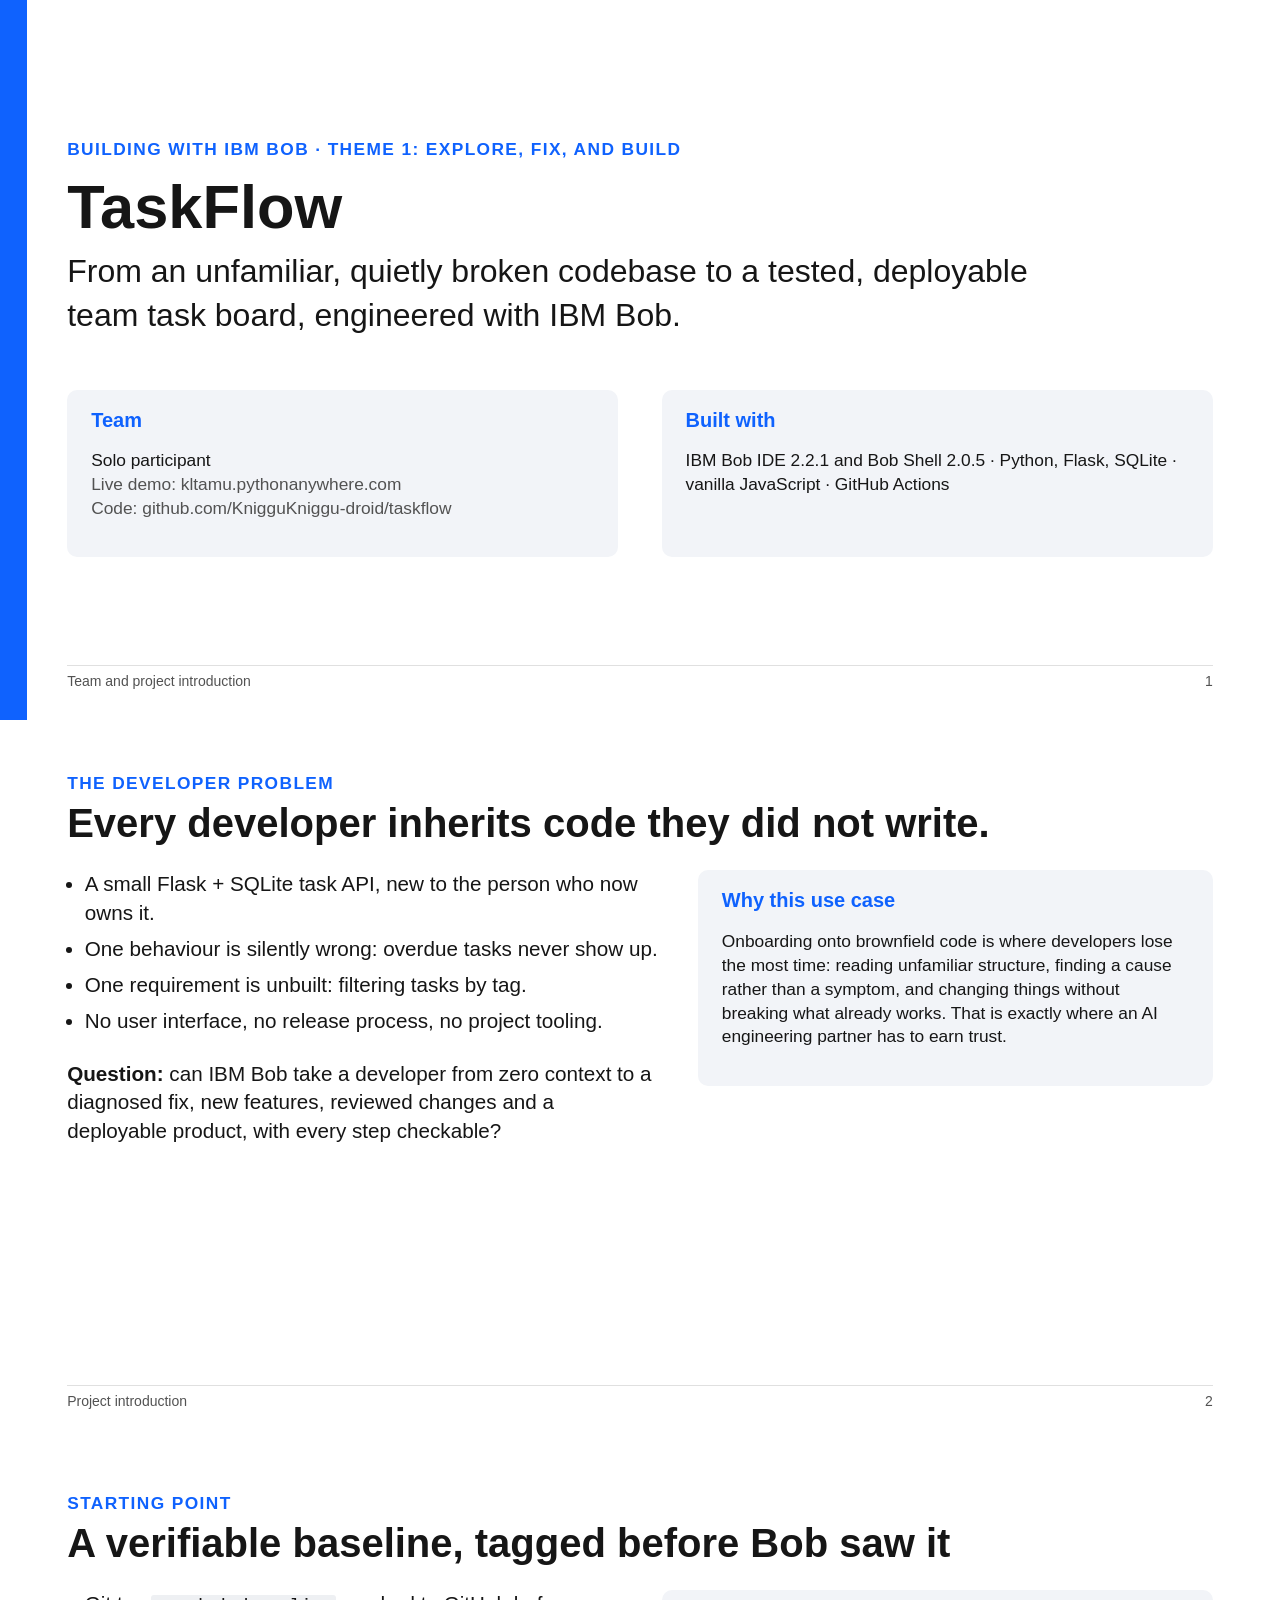
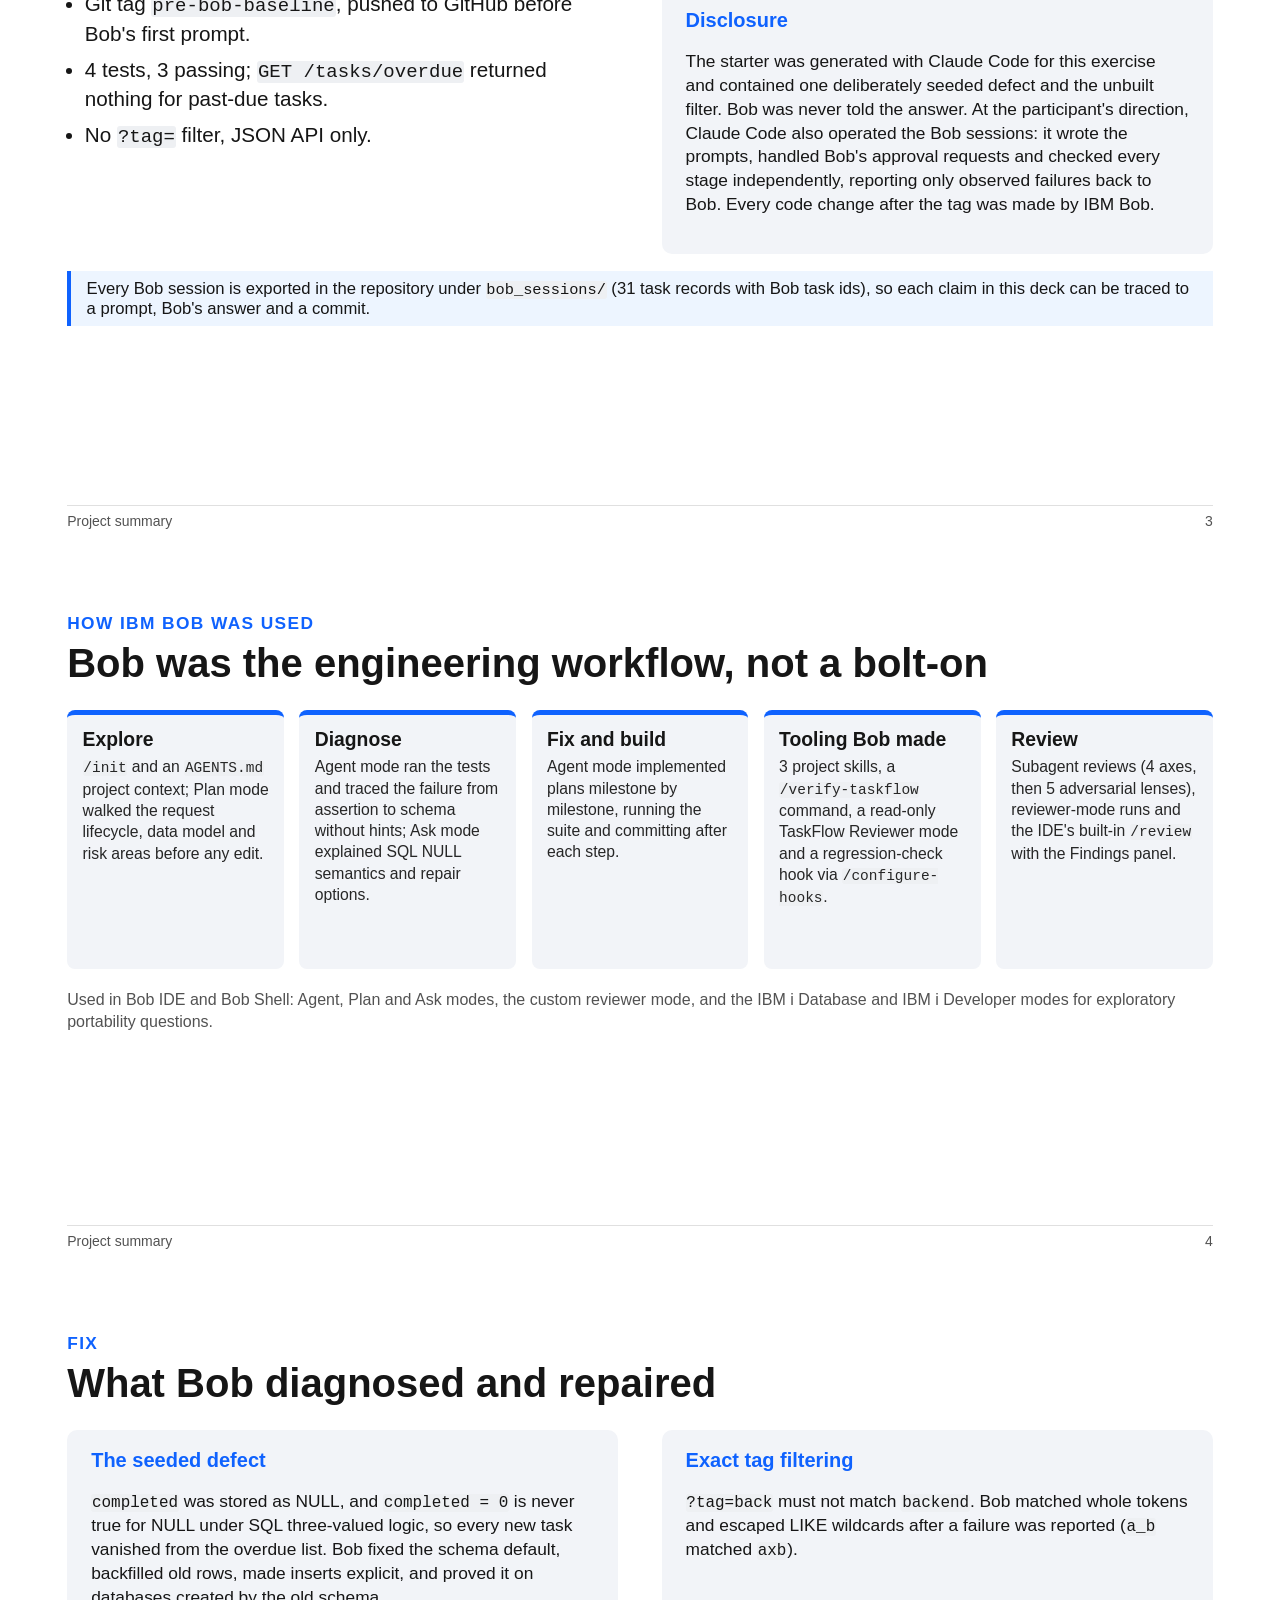
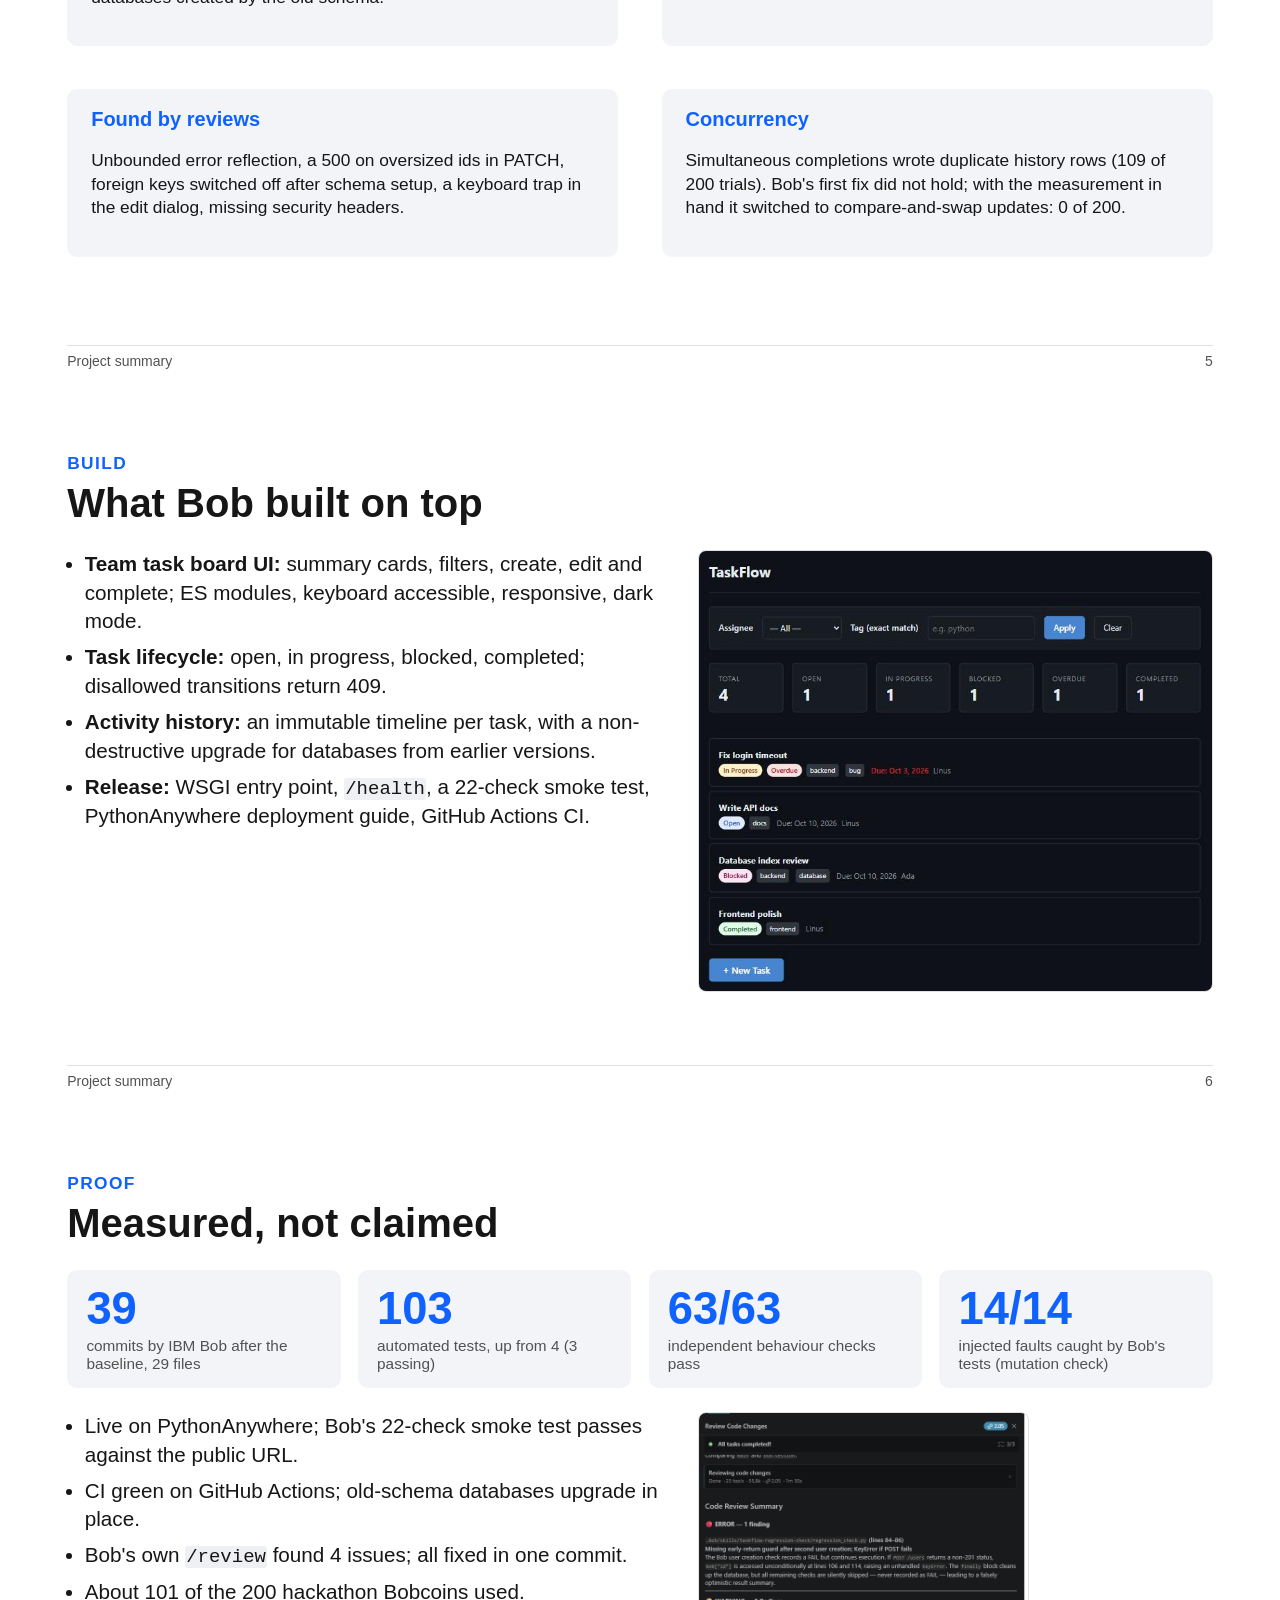
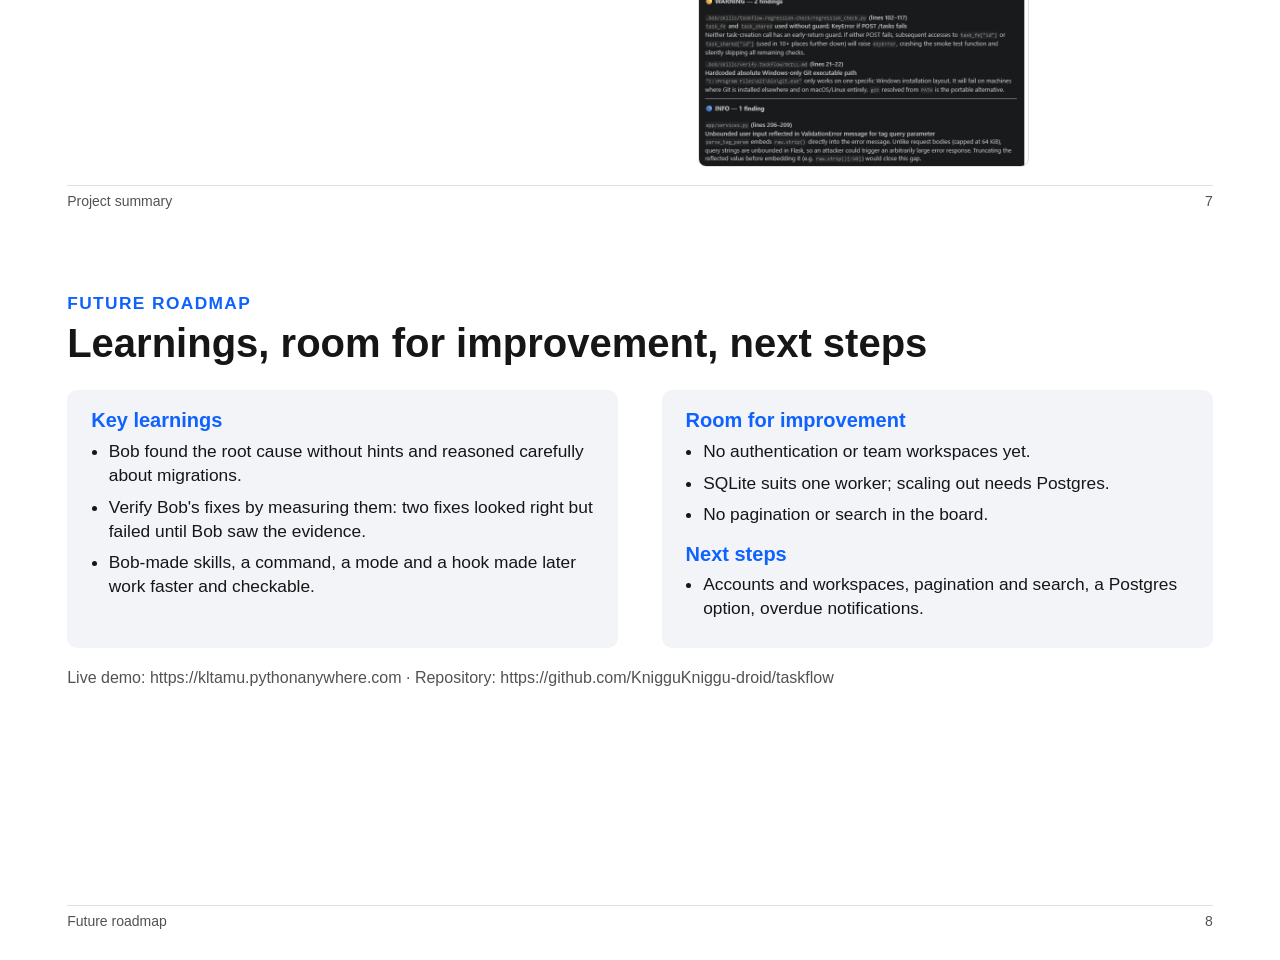
==== docs/deck/deck.html @ c26ae33f "Add the pitch deck (PDF and its HTML source) docs/TaskFlow-pitch-deck.pdf is printed from docs/deck/" ====
<!doctype html>
<html lang="en">
<head>
<meta charset="utf-8">
<title>TaskFlow pitch deck</title>
<style>
  @page { size: 13.333in 7.5in; margin: 0; }
  :root { --blue: #0f62fe; --ink: #161616; --muted: #525252; --line: #e0e0e0; --soft: #f2f4f8; }
  * { box-sizing: border-box; }
  html, body { margin: 0; padding: 0; background: #fff; color: var(--ink);
    font-family: "Segoe UI", "IBM Plex Sans", Arial, sans-serif; -webkit-print-color-adjust: exact; print-color-adjust: exact; }
  .slide { width: 13.333in; height: 7.5in; padding: 0.55in 0.7in; position: relative; page-break-after: always; overflow: hidden; }
  .slide:last-child { page-break-after: auto; }
  .kicker { color: var(--blue); font-weight: 600; letter-spacing: 0.08em; text-transform: uppercase; font-size: 13pt; }
  h1 { font-size: 46pt; margin: 0.15in 0 0.1in; line-height: 1.05; }
  h2 { font-size: 30pt; margin: 0.08in 0 0.25in; line-height: 1.12; }
  p, li { font-size: 15.5pt; line-height: 1.38; }
  ul { margin: 0; padding-left: 1.1em; }
  li { margin-bottom: 0.08in; }
  .muted { color: var(--muted); }
  .small { font-size: 12pt; }
  .foot { position: absolute; left: 0.7in; right: 0.7in; bottom: 0.32in; display: flex; justify-content: space-between;
    color: var(--muted); font-size: 10.5pt; border-top: 1px solid var(--line); padding-top: 0.08in; }
  .cols { display: grid; grid-template-columns: 1fr 1fr; gap: 0.45in; }
  .cols-60 { display: grid; grid-template-columns: 1.15fr 1fr; gap: 0.4in; align-items: start; }
  .card { background: var(--soft); border-radius: 10px; padding: 0.2in 0.25in; }
  .card h3 { margin: 0 0 0.08in; font-size: 15pt; color: var(--blue); }
  .card p, .card li { font-size: 13pt; }
  .flow { display: grid; grid-template-columns: repeat(5, 1fr); gap: 0.16in; margin-top: 0.1in; }
  .step { background: var(--soft); border-top: 5px solid var(--blue); border-radius: 8px; padding: 0.14in 0.16in; min-height: 2.7in; }
  .step b { display: block; font-size: 14.5pt; margin-bottom: 0.06in; }
  .step span { font-size: 11.8pt; line-height: 1.35; display: block; color: #262626; }
  .stats { display: grid; grid-template-columns: repeat(4, 1fr); gap: 0.18in; }
  .stat { background: var(--soft); border-radius: 10px; padding: 0.16in 0.2in; }
  .stat .n { font-size: 34pt; font-weight: 700; color: var(--blue); line-height: 1; }
  .stat .l { font-size: 11.5pt; color: var(--muted); margin-top: 0.06in; }
  img.shot { width: 100%; border: 1px solid var(--line); border-radius: 8px; }
  .note { border-left: 4px solid var(--blue); padding: 0.08in 0.16in; background: #edf5ff; font-size: 12.5pt; margin-top: 0.18in; }
  .title-band { position: absolute; left: 0; top: 0; bottom: 0; width: 0.28in; background: var(--blue); }
  code { font-family: Consolas, "IBM Plex Mono", monospace; font-size: 0.92em; background: #eef0f3; padding: 0 0.05em; border-radius: 3px; }
</style>
</head>
<body>

<section class="slide">
  <div class="title-band"></div>
  <div class="kicker" style="margin-top:0.9in">Building with IBM Bob · Theme 1: Explore, Fix, and Build</div>
  <h1>TaskFlow</h1>
  <p style="font-size:24pt; max-width:10.5in; margin-top:0.05in">From an unfamiliar, quietly broken codebase to a tested, deployable team task board, engineered with IBM Bob.</p>
  <div style="margin-top:0.55in" class="cols">
    <div class="card"><h3>Team</h3><p>Solo participant<br><span class="muted">Live demo: kltamu.pythonanywhere.com<br>Code: github.com/KnigguKniggu-droid/taskflow</span></p></div>
    <div class="card"><h3>Built with</h3><p>IBM Bob IDE 2.2.1 and Bob Shell 2.0.5 · Python, Flask, SQLite · vanilla JavaScript · GitHub Actions</p></div>
  </div>
  <div class="foot"><span>Team and project introduction</span><span>1</span></div>
</section>

<section class="slide">
  <div class="kicker">The developer problem</div>
  <h2>Every developer inherits code they did not write.</h2>
  <div class="cols-60">
    <div>
      <ul>
        <li>A small Flask + SQLite task API, new to the person who now owns it.</li>
        <li>One behaviour is silently wrong: overdue tasks never show up.</li>
        <li>One requirement is unbuilt: filtering tasks by tag.</li>
        <li>No user interface, no release process, no project tooling.</li>
      </ul>
      <p style="margin-top:0.25in"><b>Question:</b> can IBM Bob take a developer from zero context to a diagnosed fix, new features, reviewed changes and a deployable product, with every step checkable?</p>
    </div>
    <div class="card">
      <h3>Why this use case</h3>
      <p>Onboarding onto brownfield code is where developers lose the most time: reading unfamiliar structure, finding a cause rather than a symptom, and changing things without breaking what already works. That is exactly where an AI engineering partner has to earn trust.</p>
    </div>
  </div>
  <div class="foot"><span>Project introduction</span><span>2</span></div>
</section>

<section class="slide">
  <div class="kicker">Starting point</div>
  <h2>A verifiable baseline, tagged before Bob saw it</h2>
  <div class="cols">
    <div>
      <ul>
        <li>Git tag <code>pre-bob-baseline</code>, pushed to GitHub before Bob's first prompt.</li>
        <li>4 tests, 3 passing; <code>GET /tasks/overdue</code> returned nothing for past-due tasks.</li>
        <li>No <code>?tag=</code> filter, JSON API only.</li>
      </ul>
    </div>
    <div class="card">
      <h3>Disclosure</h3>
      <p>The starter was generated with Claude Code for this exercise and contained one deliberately seeded defect and the unbuilt filter. Bob was never told the answer. At the participant's direction, Claude Code also operated the Bob sessions: it wrote the prompts, handled Bob's approval requests and checked every stage independently, reporting only observed failures back to Bob. Every code change after the tag was made by IBM Bob.</p>
    </div>
  </div>
  <div class="note">Every Bob session is exported in the repository under <code>bob_sessions/</code> (31 task records with Bob task ids), so each claim in this deck can be traced to a prompt, Bob's answer and a commit.</div>
  <div class="foot"><span>Project summary</span><span>3</span></div>
</section>

<section class="slide">
  <div class="kicker">How IBM Bob was used</div>
  <h2>Bob was the engineering workflow, not a bolt-on</h2>
  <div class="flow">
    <div class="step"><b>Explore</b><span><code>/init</code> and an <code>AGENTS.md</code> project context; Plan mode walked the request lifecycle, data model and risk areas before any edit.</span></div>
    <div class="step"><b>Diagnose</b><span>Agent mode ran the tests and traced the failure from assertion to schema without hints; Ask mode explained SQL NULL semantics and repair options.</span></div>
    <div class="step"><b>Fix and build</b><span>Agent mode implemented plans milestone by milestone, running the suite and committing after each step.</span></div>
    <div class="step"><b>Tooling Bob made</b><span>3 project skills, a <code>/verify-taskflow</code> command, a read-only TaskFlow Reviewer mode and a regression-check hook via <code>/configure-hooks</code>.</span></div>
    <div class="step"><b>Review</b><span>Subagent reviews (4 axes, then 5 adversarial lenses), reviewer-mode runs and the IDE's built-in <code>/review</code> with the Findings panel.</span></div>
  </div>
  <p class="small muted" style="margin-top:0.2in">Used in Bob IDE and Bob Shell: Agent, Plan and Ask modes, the custom reviewer mode, and the IBM i Database and IBM i Developer modes for exploratory portability questions.</p>
  <div class="foot"><span>Project summary</span><span>4</span></div>
</section>

<section class="slide">
  <div class="kicker">Fix</div>
  <h2>What Bob diagnosed and repaired</h2>
  <div class="cols">
    <div class="card">
      <h3>The seeded defect</h3>
      <p><code>completed</code> was stored as NULL, and <code>completed = 0</code> is never true for NULL under SQL three-valued logic, so every new task vanished from the overdue list. Bob fixed the schema default, backfilled old rows, made inserts explicit, and proved it on databases created by the old schema.</p>
    </div>
    <div class="card">
      <h3>Exact tag filtering</h3>
      <p><code>?tag=back</code> must not match <code>backend</code>. Bob matched whole tokens and escaped LIKE wildcards after a failure was reported (<code>a_b</code> matched <code>axb</code>).</p>
    </div>
    <div class="card">
      <h3>Found by reviews</h3>
      <p>Unbounded error reflection, a 500 on oversized ids in PATCH, foreign keys switched off after schema setup, a keyboard trap in the edit dialog, missing security headers.</p>
    </div>
    <div class="card">
      <h3>Concurrency</h3>
      <p>Simultaneous completions wrote duplicate history rows (109 of 200 trials). Bob's first fix did not hold; with the measurement in hand it switched to compare-and-swap updates: 0 of 200.</p>
    </div>
  </div>
  <div class="foot"><span>Project summary</span><span>5</span></div>
</section>

<section class="slide">
  <div class="kicker">Build</div>
  <h2>What Bob built on top</h2>
  <div class="cols-60">
    <div>
      <ul>
        <li><b>Team task board UI:</b> summary cards, filters, create, edit and complete; ES modules, keyboard accessible, responsive, dark mode.</li>
        <li><b>Task lifecycle:</b> open, in progress, blocked, completed; disallowed transitions return 409.</li>
        <li><b>Activity history:</b> an immutable timeline per task, with a non-destructive upgrade for databases from earlier versions.</li>
        <li><b>Release:</b> WSGI entry point, <code>/health</code>, a 22-check smoke test, PythonAnywhere deployment guide, GitHub Actions CI.</li>
      </ul>
    </div>
    <div><img class="shot" style="max-height:5.2in; width:auto; max-width:100%" src="board.png" alt="TaskFlow task board with lifecycle statuses"></div>
  </div>
  <div class="foot"><span>Project summary</span><span>6</span></div>
</section>

<section class="slide">
  <div class="kicker">Proof</div>
  <h2>Measured, not claimed</h2>
  <div class="stats">
    <div class="stat"><div class="n">39</div><div class="l">commits by IBM Bob after the baseline, 29 files</div></div>
    <div class="stat"><div class="n">103</div><div class="l">automated tests, up from 4 (3 passing)</div></div>
    <div class="stat"><div class="n">63/63</div><div class="l">independent behaviour checks pass</div></div>
    <div class="stat"><div class="n">14/14</div><div class="l">injected faults caught by Bob's tests (mutation check)</div></div>
  </div>
  <div class="cols-60" style="margin-top:0.25in">
    <div>
      <ul class="small">
        <li>Live on PythonAnywhere; Bob's 22-check smoke test passes against the public URL.</li>
        <li>CI green on GitHub Actions; old-schema databases upgrade in place.</li>
        <li>Bob's own <code>/review</code> found 4 issues; all fixed in one commit.</li>
        <li>About 101 of the 200 hackathon Bobcoins used.</li>
      </ul>
    </div>
    <div><img class="shot" style="max-height:3.7in; width:auto; max-width:100%" src="ide-review-findings.png" alt="Bob IDE built-in review findings"></div>
  </div>
  <div class="foot"><span>Project summary</span><span>7</span></div>
</section>

<section class="slide">
  <div class="kicker">Future roadmap</div>
  <h2>Learnings, room for improvement, next steps</h2>
  <div class="cols">
    <div class="card">
      <h3>Key learnings</h3>
      <ul>
        <li>Bob found the root cause without hints and reasoned carefully about migrations.</li>
        <li>Verify Bob's fixes by measuring them: two fixes looked right but failed until Bob saw the evidence.</li>
        <li>Bob-made skills, a command, a mode and a hook made later work faster and checkable.</li>
      </ul>
    </div>
    <div class="card">
      <h3>Room for improvement</h3>
      <ul>
        <li>No authentication or team workspaces yet.</li>
        <li>SQLite suits one worker; scaling out needs Postgres.</li>
        <li>No pagination or search in the board.</li>
      </ul>
      <h3 style="margin-top:0.16in">Next steps</h3>
      <ul>
        <li>Accounts and workspaces, pagination and search, a Postgres option, overdue notifications.</li>
      </ul>
    </div>
  </div>
  <p class="small muted" style="margin-top:0.2in">Live demo: https://kltamu.pythonanywhere.com · Repository: https://github.com/KnigguKniggu-droid/taskflow</p>
  <div class="foot"><span>Future roadmap</span><span>8</span></div>
</section>

<script>
  // deck.html?slide=N shows a single slide (used to render previews); printing ignores this.
  const n = parseInt(new URLSearchParams(location.search).get('slide') || '0', 10);
  if (n > 0) document.querySelectorAll('.slide').forEach((s, i) => { if (i !== n - 1) s.style.display = 'none'; });
</script>
</body>
</html>
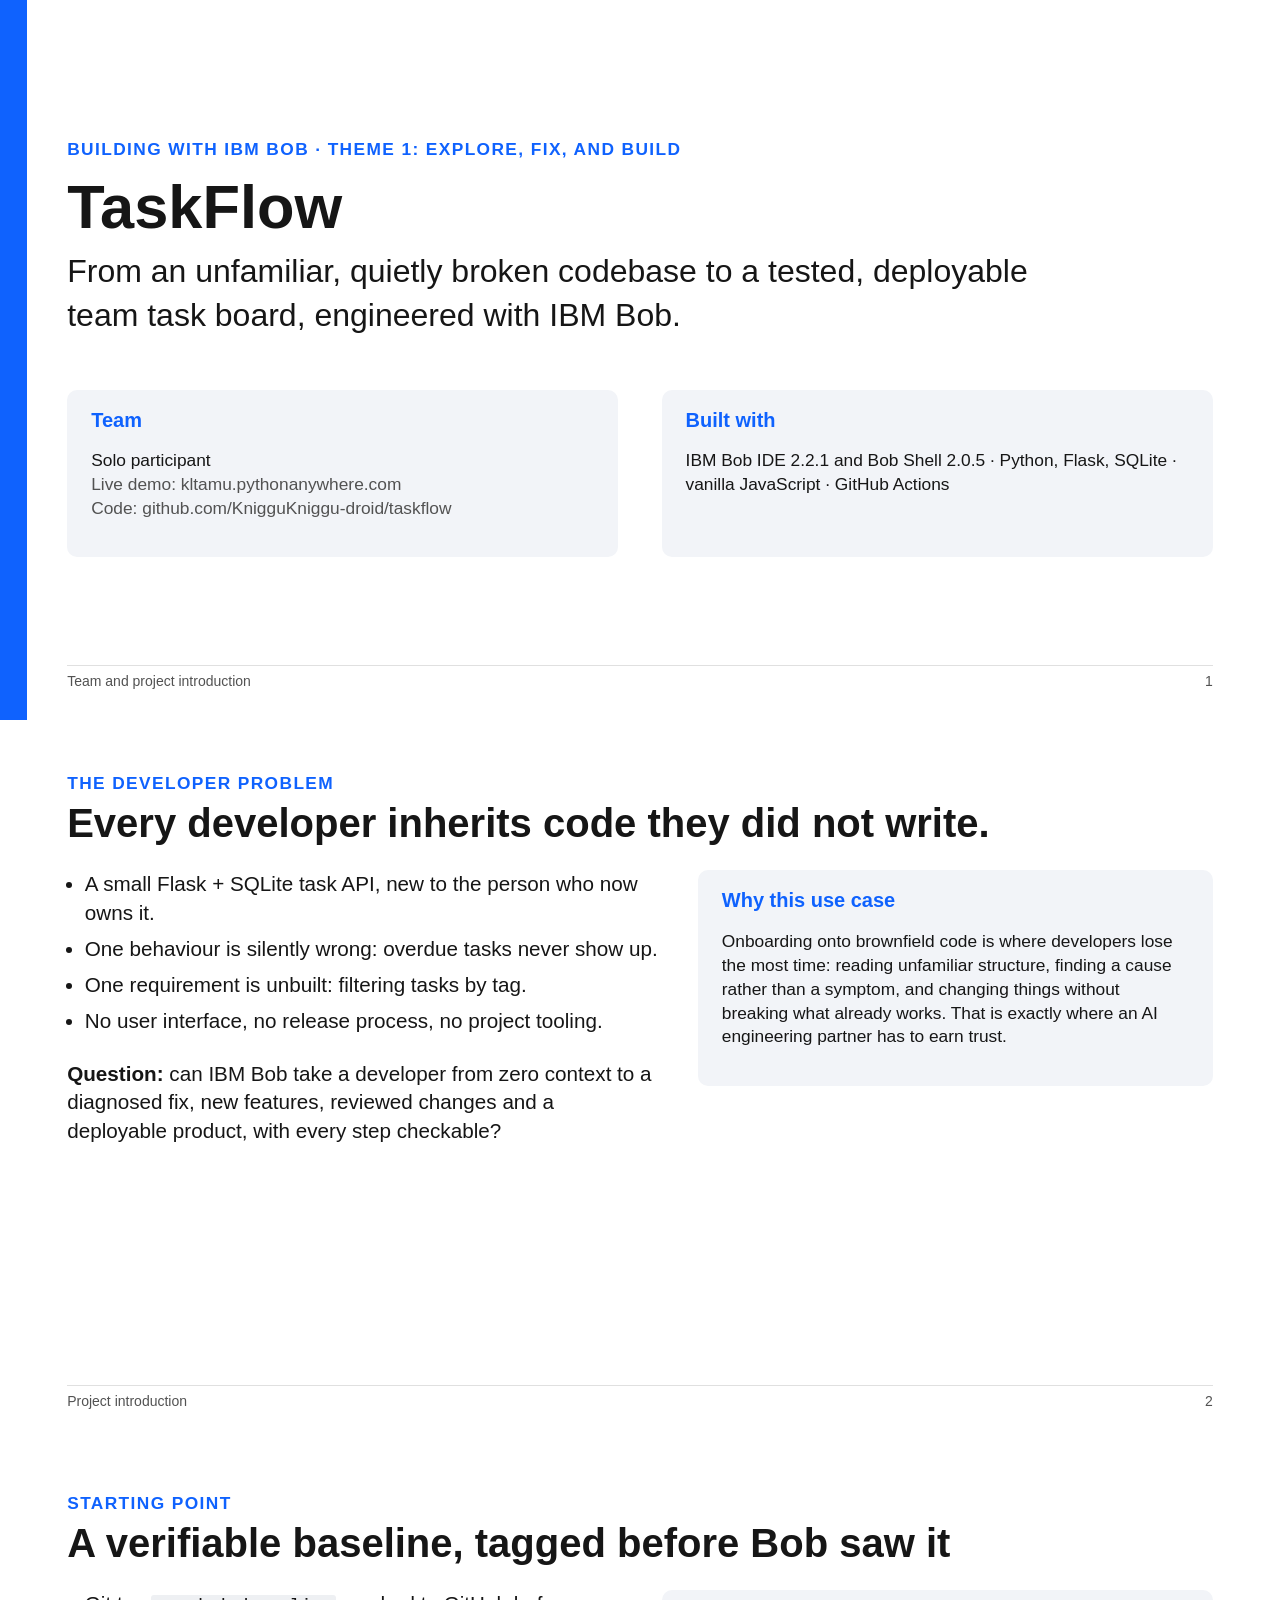
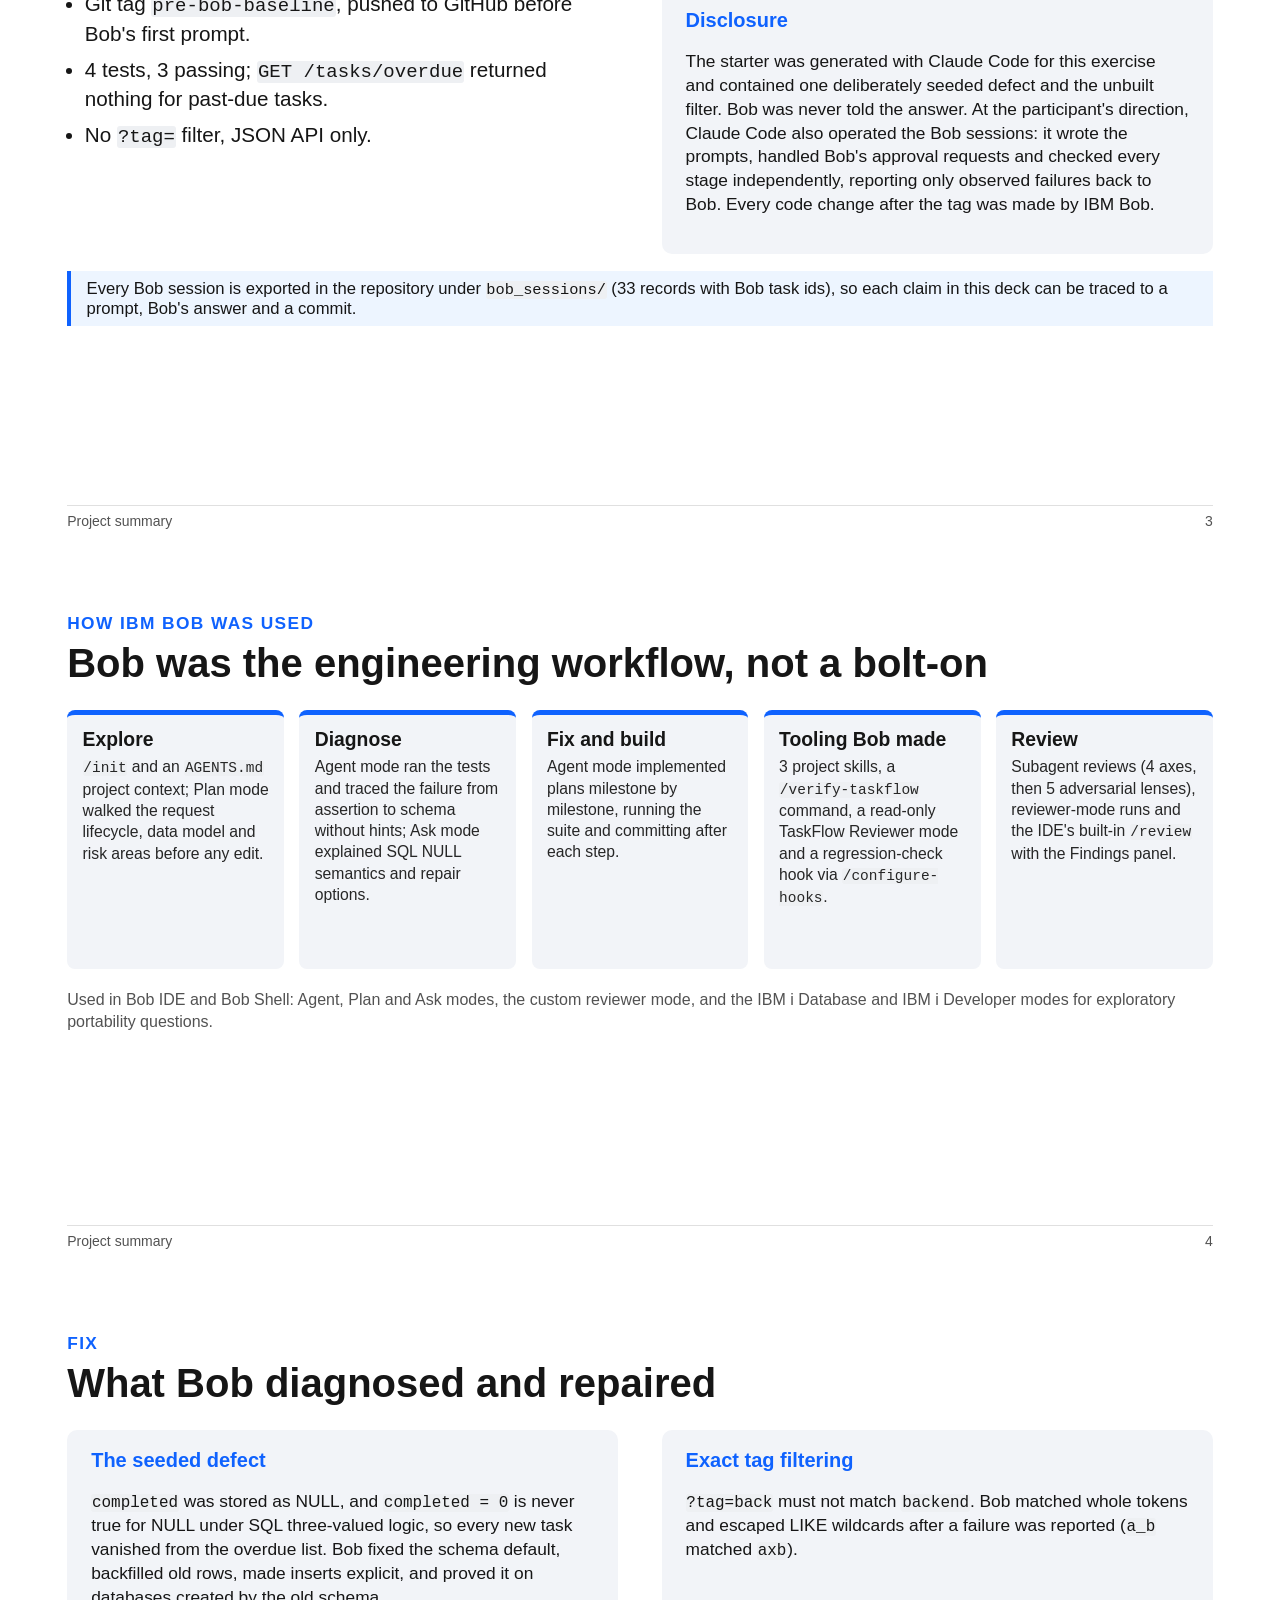
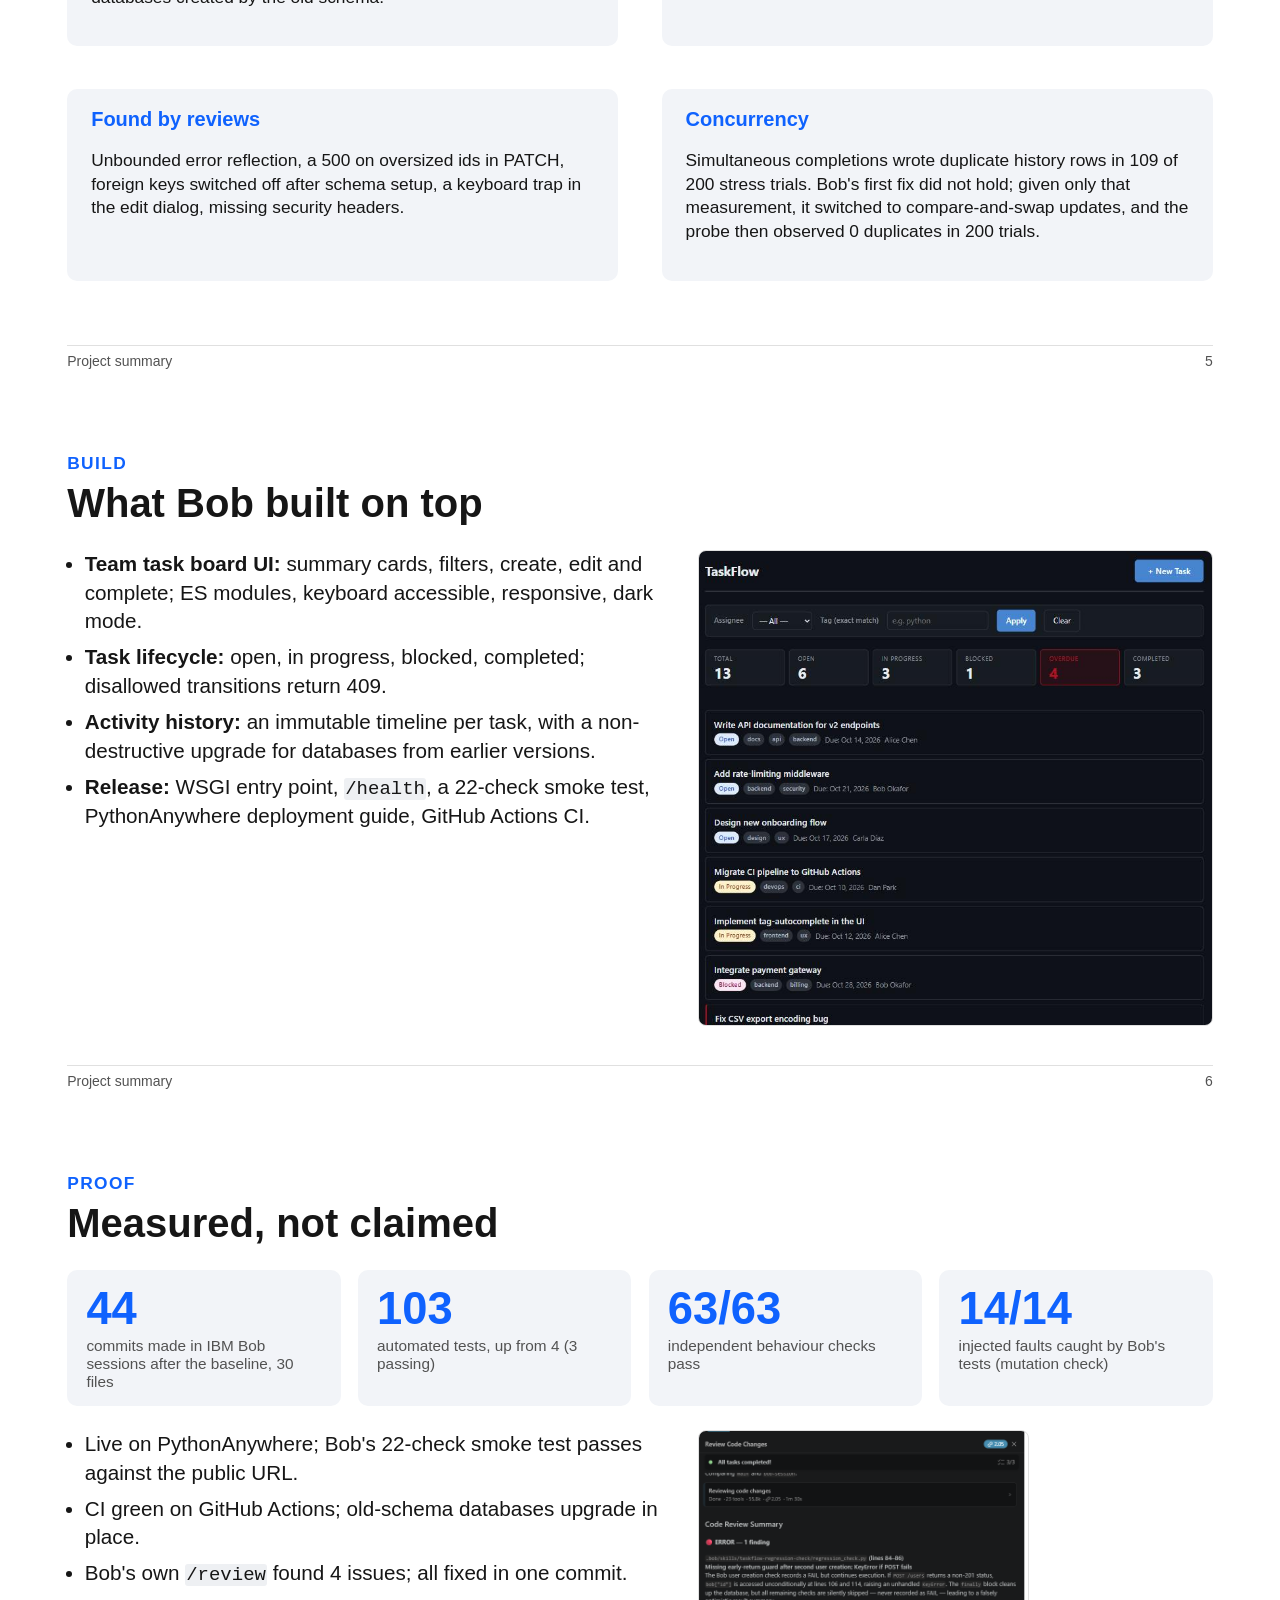
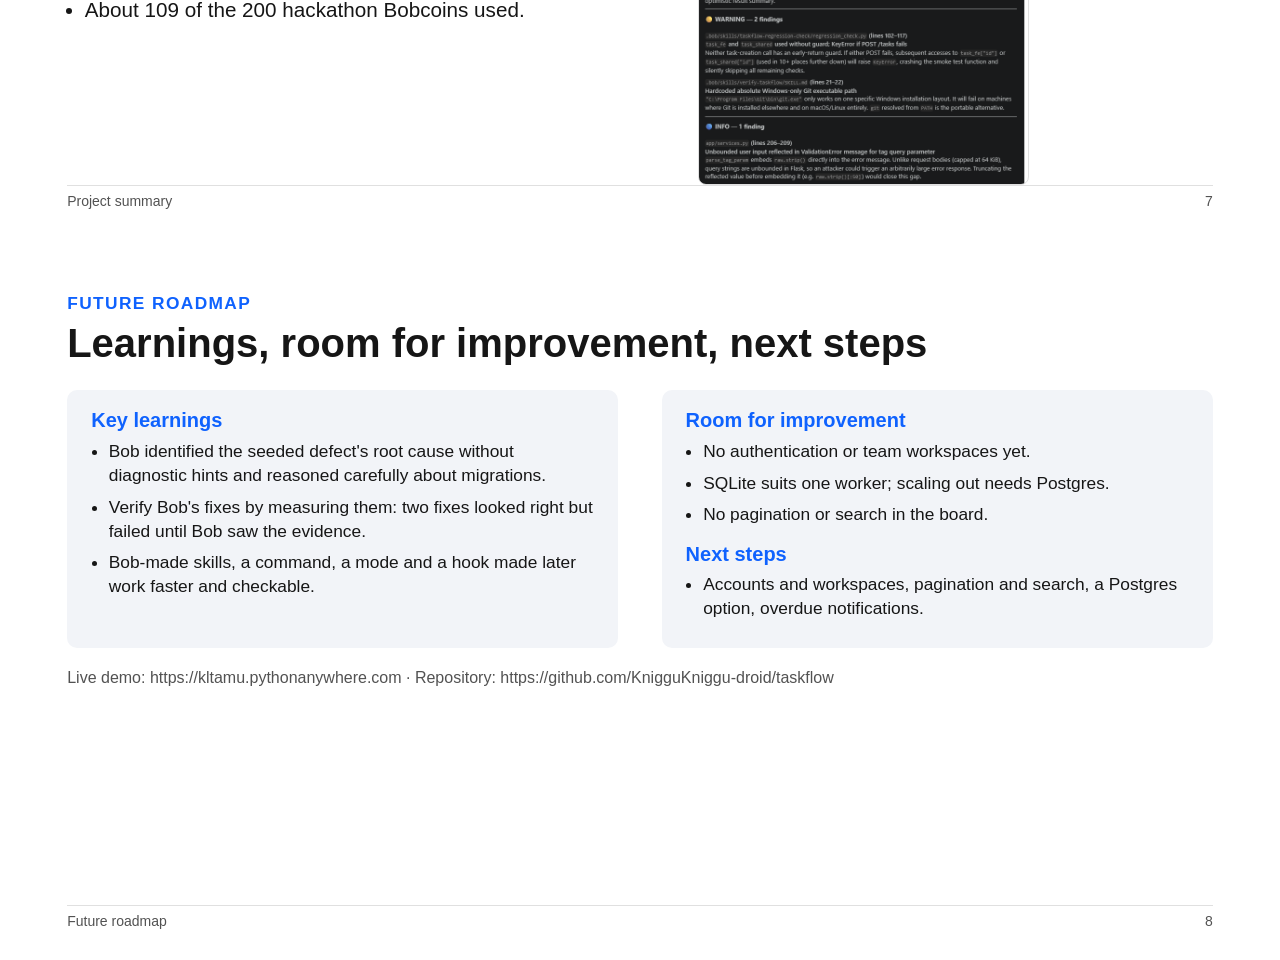
==== commit 57e3a1b4: "Add the last Bob session records and refresh the deck bob_sessions/32 (polish, demo seed script, pho" ====
--- a/docs/deck/deck.html
+++ b/docs/deck/deck.html
@@ -91,7 +91,7 @@
       <p>The starter was generated with Claude Code for this exercise and contained one deliberately seeded defect and the unbuilt filter. Bob was never told the answer. At the participant's direction, Claude Code also operated the Bob sessions: it wrote the prompts, handled Bob's approval requests and checked every stage independently, reporting only observed failures back to Bob. Every code change after the tag was made by IBM Bob.</p>
     </div>
   </div>
-  <div class="note">Every Bob session is exported in the repository under <code>bob_sessions/</code> (31 task records with Bob task ids), so each claim in this deck can be traced to a prompt, Bob's answer and a commit.</div>
+  <div class="note">Every Bob session is exported in the repository under <code>bob_sessions/</code> (33 records with Bob task ids), so each claim in this deck can be traced to a prompt, Bob's answer and a commit.</div>
   <div class="foot"><span>Project summary</span><span>3</span></div>
 </section>
 
@@ -127,7 +127,7 @@
     </div>
     <div class="card">
       <h3>Concurrency</h3>
-      <p>Simultaneous completions wrote duplicate history rows (109 of 200 trials). Bob's first fix did not hold; with the measurement in hand it switched to compare-and-swap updates: 0 of 200.</p>
+      <p>Simultaneous completions wrote duplicate history rows in 109 of 200 stress trials. Bob's first fix did not hold; given only that measurement, it switched to compare-and-swap updates, and the probe then observed 0 duplicates in 200 trials.</p>
     </div>
   </div>
   <div class="foot"><span>Project summary</span><span>5</span></div>
@@ -154,7 +154,7 @@
   <div class="kicker">Proof</div>
   <h2>Measured, not claimed</h2>
   <div class="stats">
-    <div class="stat"><div class="n">39</div><div class="l">commits by IBM Bob after the baseline, 29 files</div></div>
+    <div class="stat"><div class="n">44</div><div class="l">commits made in IBM Bob sessions after the baseline, 30 files</div></div>
     <div class="stat"><div class="n">103</div><div class="l">automated tests, up from 4 (3 passing)</div></div>
     <div class="stat"><div class="n">63/63</div><div class="l">independent behaviour checks pass</div></div>
     <div class="stat"><div class="n">14/14</div><div class="l">injected faults caught by Bob's tests (mutation check)</div></div>
@@ -165,7 +165,7 @@
         <li>Live on PythonAnywhere; Bob's 22-check smoke test passes against the public URL.</li>
         <li>CI green on GitHub Actions; old-schema databases upgrade in place.</li>
         <li>Bob's own <code>/review</code> found 4 issues; all fixed in one commit.</li>
-        <li>About 101 of the 200 hackathon Bobcoins used.</li>
+        <li>About 109 of the 200 hackathon Bobcoins used.</li>
       </ul>
     </div>
     <div><img class="shot" style="max-height:3.7in; width:auto; max-width:100%" src="ide-review-findings.png" alt="Bob IDE built-in review findings"></div>
@@ -180,7 +180,7 @@
     <div class="card">
       <h3>Key learnings</h3>
       <ul>
-        <li>Bob found the root cause without hints and reasoned carefully about migrations.</li>
+        <li>Bob identified the seeded defect's root cause without diagnostic hints and reasoned carefully about migrations.</li>
         <li>Verify Bob's fixes by measuring them: two fixes looked right but failed until Bob saw the evidence.</li>
         <li>Bob-made skills, a command, a mode and a hook made later work faster and checkable.</li>
       </ul>
